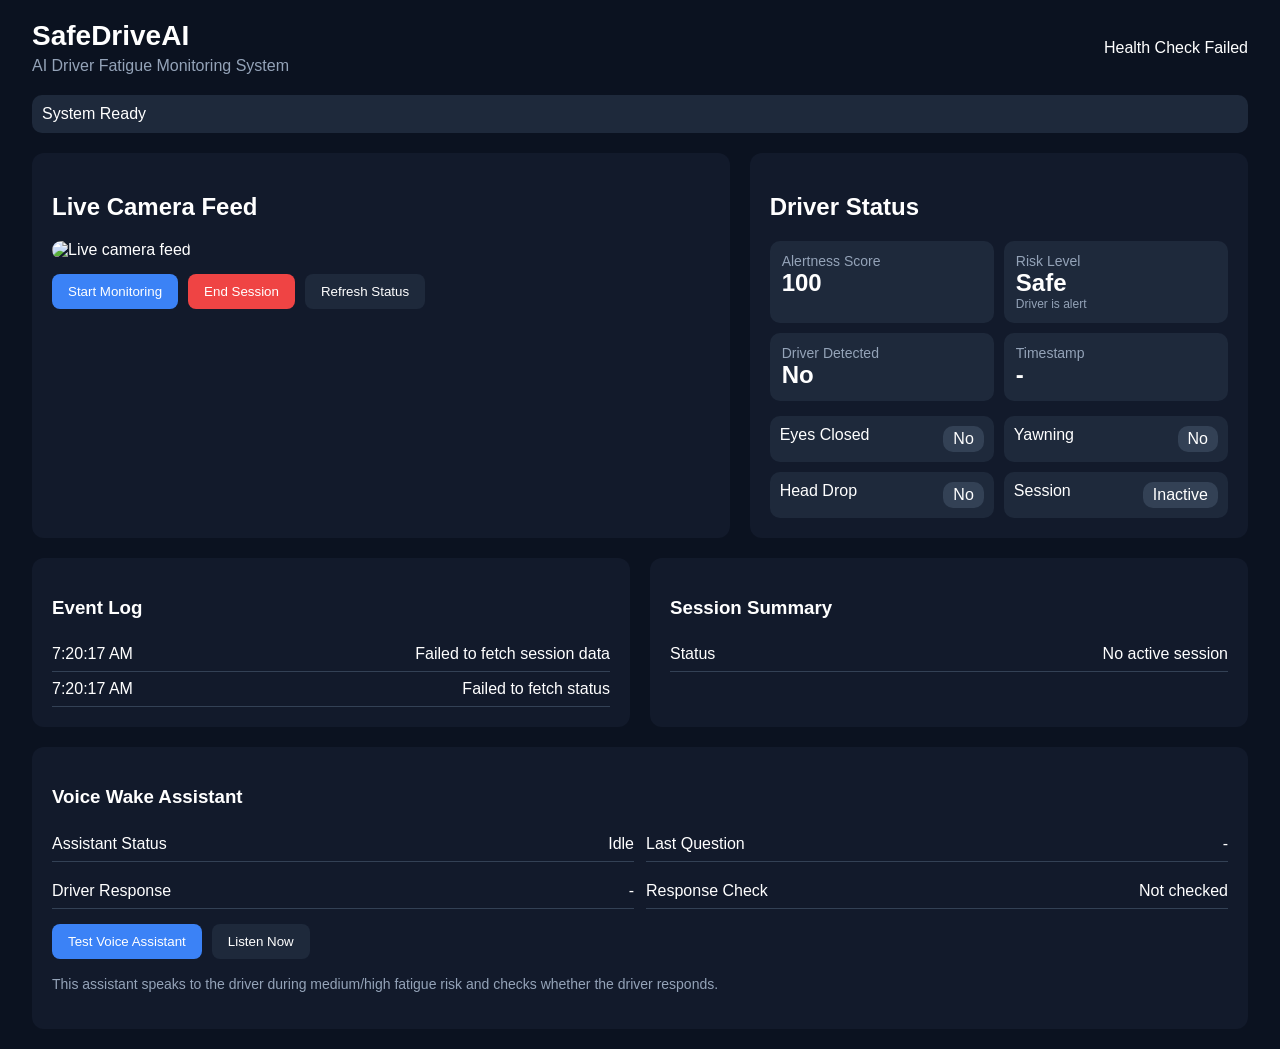
==== templates/index.html @ 61c12524 "Add frontend, Flask app, templates and project files" ====
<!doctype html>
<html lang="en">
  <head>
    <meta charset="UTF-8" />
    <meta name="viewport" content="width=device-width, initial-scale=1.0" />
    <title>SafeDriveAI Dashboard</title>
    <link rel="stylesheet" href="/static/css/style.css" />
  </head>
  <body>
    <div class="container">
      <header class="topbar">
        <div class="brand">
          <h1>SafeDriveAI</h1>
          <p>AI Driver Fatigue Monitoring System</p>
        </div>

        <div class="system-status">
          <span id="systemHealthText">System Ready</span>
        </div>
      </header>

      <div id="alertBanner" class="alert-banner">
        <span id="alertBannerText">System Ready</span>
        <span id="alertBannerTime"></span>
      </div>

      <div class="main-grid">
        <section class="camera-panel">
          <h2>Live Camera Feed</h2>

          <img
            id="videoFeed"
            src="/video_feed"
            class="video-frame"
            alt="Live camera feed"
          />

          <div class="camera-actions">
            <button id="startSessionBtn" class="btn primary">
              Start Monitoring
            </button>
            <button id="endSessionBtn" class="btn danger">End Session</button>
            <button id="refreshStatusBtn" class="btn">Refresh Status</button>
          </div>
        </section>

        <section class="status-panel">
          <h2>Driver Status</h2>

          <div class="metrics">
            <div class="metric-card">
              <div class="metric-title">Alertness Score</div>
              <div id="alertnessScore" class="metric-value">100</div>
            </div>

            <div class="metric-card">
              <div class="metric-title">Risk Level</div>
              <div id="riskLevel" class="metric-value">Safe</div>
              <div id="riskMessage" class="metric-sub">Driver is alert</div>
            </div>

            <div class="metric-card">
              <div class="metric-title">Driver Detected</div>
              <div id="driverDetected" class="metric-value">No</div>
            </div>

            <div class="metric-card">
              <div class="metric-title">Timestamp</div>
              <div id="statusTimestamp" class="metric-value">-</div>
            </div>
          </div>

          <div class="indicators">
            <div class="indicator">
              <span>Eyes Closed</span>
              <span id="eyesClosedBadge" class="badge">No</span>
            </div>

            <div class="indicator">
              <span>Yawning</span>
              <span id="yawningBadge" class="badge">No</span>
            </div>

            <div class="indicator">
              <span>Head Drop</span>
              <span id="headDropBadge" class="badge">No</span>
            </div>

            <div class="indicator">
              <span>Session</span>
              <span id="sessionBadge" class="badge">Inactive</span>
            </div>
          </div>
        </section>
      </div>

      <div class="bottom-grid">
        <section class="panel">
          <h3>Event Log</h3>
          <div id="eventLog" class="event-log">
            <div class="empty-state">No events yet</div>
          </div>
        </section>

        <section class="panel">
          <h3>Session Summary</h3>
          <div id="sessionSummary">
            <div class="summary-item">
              <span>Status</span>
              <span>No active session</span>
            </div>
          </div>
        </section>
      </div>

      <!-- Voice Assistant Panel -->
      <section class="panel voice-panel">
        <h3>Voice Wake Assistant</h3>

        <div class="voice-grid">
          <div class="summary-item">
            <span>Assistant Status</span>
            <span id="voiceAssistantStatus">Idle</span>
          </div>

          <div class="summary-item">
            <span>Last Question</span>
            <span id="voiceQuestionText">-</span>
          </div>

          <div class="summary-item">
            <span>Driver Response</span>
            <span id="voiceTranscriptText">-</span>
          </div>

          <div class="summary-item">
            <span>Response Check</span>
            <span id="voiceResponseStatus">Not checked</span>
          </div>
        </div>

        <div class="camera-actions">
          <button id="testVoiceBtn" class="btn primary">
            Test Voice Assistant
          </button>
          <button id="listenNowBtn" class="btn">Listen Now</button>
        </div>

        <p class="voice-note">
          This assistant speaks to the driver during medium/high fatigue risk
          and checks whether the driver responds.
        </p>
      </section>
    </div>

    <script src="/static/js/app.js"></script>
  </body>
</html>
---- static/css/style.css ----
body {
  margin: 0;
  font-family: Arial, Helvetica, sans-serif;
  background: #0b1220;
  color: white;
}

.container {
  width: 95%;
  margin: auto;
  padding: 20px;
}

.topbar {
  display: flex;
  justify-content: space-between;
  align-items: center;
  margin-bottom: 20px;
}

.brand h1 {
  margin: 0;
  font-size: 28px;
}

.brand p {
  margin: 5px 0 0;
  color: #94a3b8;
}

.main-grid {
  display: grid;
  grid-template-columns: 1.4fr 1fr;
  gap: 20px;
  margin-bottom: 20px;
}

.camera-panel,
.status-panel,
.panel {
  background: #121a2b;
  border-radius: 12px;
  padding: 20px;
}

.video-frame {
  width: 100%;
  border-radius: 10px;
}

.camera-actions {
  margin-top: 15px;
  display: flex;
  gap: 10px;
}

.btn {
  padding: 10px 16px;
  border: none;
  border-radius: 8px;
  background: #1e293b;
  color: white;
  cursor: pointer;
}

.btn.primary {
  background: #3b82f6;
}

.btn.danger {
  background: #ef4444;
}

.metrics {
  display: grid;
  grid-template-columns: 1fr 1fr;
  gap: 10px;
  margin-bottom: 15px;
}

.metric-card {
  background: #1e293b;
  padding: 12px;
  border-radius: 10px;
}

.metric-title {
  font-size: 14px;
  color: #94a3b8;
}

.metric-value {
  font-size: 24px;
  font-weight: bold;
}

.metric-sub {
  font-size: 12px;
  color: #94a3b8;
}

.indicators {
  display: grid;
  grid-template-columns: 1fr 1fr;
  gap: 10px;
}

.indicator {
  background: #1e293b;
  padding: 10px;
  border-radius: 10px;
  display: flex;
  justify-content: space-between;
}

.badge {
  background: #334155;
  padding: 4px 10px;
  border-radius: 10px;
}

.bottom-grid {
  display: grid;
  grid-template-columns: 1fr 1fr;
  gap: 20px;
}

.event-log {
  max-height: 300px;
  overflow: auto;
}

.summary-item {
  display: flex;
  justify-content: space-between;
  padding: 8px 0;
  border-bottom: 1px solid #334155;
}

.alert-banner {
  background: #1e293b;
  padding: 10px;
  border-radius: 10px;
  margin-bottom: 20px;
  display: flex;
  justify-content: space-between;
}

.voice-panel {
  margin-top: 20px;
}

.voice-grid {
  display: grid;
  grid-template-columns: 1fr 1fr;
  gap: 12px;
  margin-top: 12px;
}

.voice-note {
  margin-top: 14px;
  color: #94a3b8;
  font-size: 14px;
  line-height: 1.6;
}

.badge-safe {
  background: #14532d;
  color: #dcfce7;
}

.badge-warn {
  background: #7c2d12;
  color: #ffedd5;
}

.badge-danger {
  background: #7f1d1d;
  color: #fee2e2;
}

@media (max-width: 900px) {
  .voice-grid {
    grid-template-columns: 1fr;
  }
}
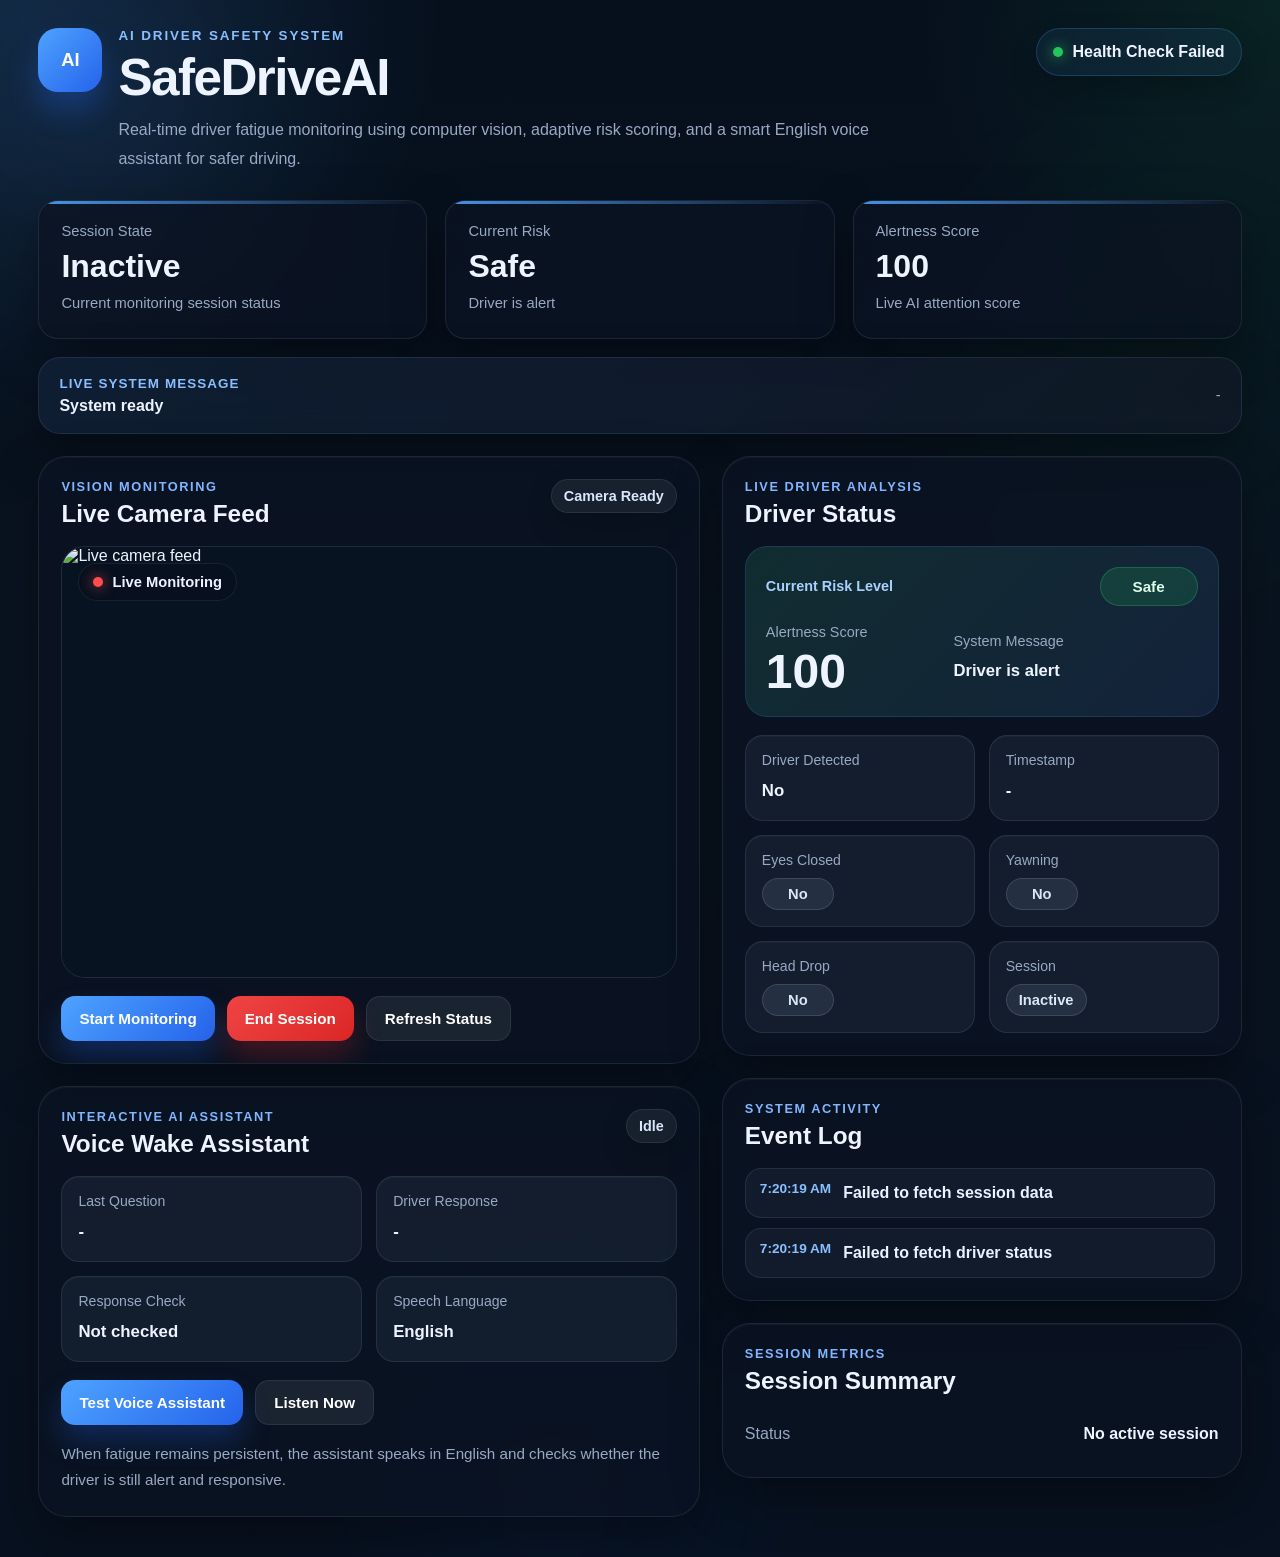
==== commit a4760eac: "Improve SafeDriveAI fatigue detection, dashboard, and voice assistant" ====
--- a/templates/index.html
+++ b/templates/index.html
@@ -7,150 +7,248 @@
     <link rel="stylesheet" href="/static/css/style.css" />
   </head>
   <body>
-    <div class="container">
-      <header class="topbar">
-        <div class="brand">
-          <h1>SafeDriveAI</h1>
-          <p>AI Driver Fatigue Monitoring System</p>
-        </div>
-
-        <div class="system-status">
-          <span id="systemHealthText">System Ready</span>
-        </div>
-      </header>
-
-      <div id="alertBanner" class="alert-banner">
-        <span id="alertBannerText">System Ready</span>
-        <span id="alertBannerTime"></span>
-      </div>
-
-      <div class="main-grid">
-        <section class="camera-panel">
-          <h2>Live Camera Feed</h2>
-
-          <img
-            id="videoFeed"
-            src="/video_feed"
-            class="video-frame"
-            alt="Live camera feed"
-          />
-
-          <div class="camera-actions">
-            <button id="startSessionBtn" class="btn primary">
-              Start Monitoring
-            </button>
-            <button id="endSessionBtn" class="btn danger">End Session</button>
-            <button id="refreshStatusBtn" class="btn">Refresh Status</button>
+    <div class="page-shell">
+      <div class="ambient ambient-1"></div>
+      <div class="ambient ambient-2"></div>
+      <div class="ambient ambient-3"></div>
+
+      <div class="container">
+        <header class="hero">
+          <div class="hero-left">
+            <div class="logo-badge">AI</div>
+
+            <div>
+              <p class="eyebrow">AI Driver Safety System</p>
+              <h1>SafeDriveAI</h1>
+              <p class="hero-subtitle">
+                Real-time driver fatigue monitoring using computer vision,
+                adaptive risk scoring, and a smart English voice assistant for
+                safer driving.
+              </p>
+            </div>
+          </div>
+
+          <div class="hero-right">
+            <div class="status-chip" id="systemStatusChip">
+              <span class="status-dot"></span>
+              <span id="systemHealthText">System Ready</span>
+            </div>
+          </div>
+        </header>
+
+        <section class="quick-overview">
+          <div class="overview-card glass">
+            <div class="overview-label">Session State</div>
+            <div class="overview-value" id="overviewSessionState">Inactive</div>
+            <div class="overview-sub">Current monitoring session status</div>
+          </div>
+
+          <div class="overview-card glass">
+            <div class="overview-label">Current Risk</div>
+            <div class="overview-value" id="overviewRiskLevel">Safe</div>
+            <div class="overview-sub" id="overviewRiskMessage">
+              Driver is alert
+            </div>
+          </div>
+
+          <div class="overview-card glass">
+            <div class="overview-label">Alertness Score</div>
+            <div class="overview-value" id="overviewScore">100</div>
+            <div class="overview-sub">Live AI attention score</div>
           </div>
         </section>
 
-        <section class="status-panel">
-          <h2>Driver Status</h2>
-
-          <div class="metrics">
-            <div class="metric-card">
-              <div class="metric-title">Alertness Score</div>
-              <div id="alertnessScore" class="metric-value">100</div>
-            </div>
-
-            <div class="metric-card">
-              <div class="metric-title">Risk Level</div>
-              <div id="riskLevel" class="metric-value">Safe</div>
-              <div id="riskMessage" class="metric-sub">Driver is alert</div>
-            </div>
-
-            <div class="metric-card">
-              <div class="metric-title">Driver Detected</div>
-              <div id="driverDetected" class="metric-value">No</div>
-            </div>
-
-            <div class="metric-card">
-              <div class="metric-title">Timestamp</div>
-              <div id="statusTimestamp" class="metric-value">-</div>
-            </div>
-          </div>
-
-          <div class="indicators">
-            <div class="indicator">
-              <span>Eyes Closed</span>
-              <span id="eyesClosedBadge" class="badge">No</span>
-            </div>
-
-            <div class="indicator">
-              <span>Yawning</span>
-              <span id="yawningBadge" class="badge">No</span>
-            </div>
-
-            <div class="indicator">
-              <span>Head Drop</span>
-              <span id="headDropBadge" class="badge">No</span>
-            </div>
-
-            <div class="indicator">
-              <span>Session</span>
-              <span id="sessionBadge" class="badge">Inactive</span>
-            </div>
+        <section id="alertBanner" class="alert-banner glass">
+          <div class="alert-banner-left">
+            <div class="alert-banner-title">Live System Message</div>
+            <div id="alertBannerText" class="alert-banner-text">
+              System ready
+            </div>
+          </div>
+          <div id="alertBannerTime" class="alert-banner-time">-</div>
+        </section>
+
+        <section class="main-layout">
+          <div class="left-column">
+            <section class="panel glass camera-panel">
+              <div class="panel-head">
+                <div>
+                  <p class="panel-kicker">Vision Monitoring</p>
+                  <h2>Live Camera Feed</h2>
+                </div>
+                <div class="mini-chip" id="cameraStateChip">Camera Ready</div>
+              </div>
+
+              <div class="video-wrapper">
+                <img
+                  id="videoFeed"
+                  src="/video_feed"
+                  class="video-frame"
+                  alt="Live camera feed"
+                />
+
+                <div class="video-overlay">
+                  <span class="live-dot"></span>
+                  <span>Live Monitoring</span>
+                </div>
+              </div>
+
+              <div class="camera-actions">
+                <button id="startSessionBtn" class="btn primary">
+                  Start Monitoring
+                </button>
+                <button id="endSessionBtn" class="btn danger">
+                  End Session
+                </button>
+                <button id="refreshStatusBtn" class="btn secondary">
+                  Refresh Status
+                </button>
+              </div>
+            </section>
+
+            <section class="panel glass voice-panel">
+              <div class="panel-head">
+                <div>
+                  <p class="panel-kicker">Interactive AI Assistant</p>
+                  <h3>Voice Wake Assistant</h3>
+                </div>
+                <div class="mini-chip" id="voiceAssistantStatus">Idle</div>
+              </div>
+
+              <div class="voice-grid">
+                <div class="info-tile">
+                  <span class="info-title">Last Question</span>
+                  <span id="voiceQuestionText" class="info-value">-</span>
+                </div>
+
+                <div class="info-tile">
+                  <span class="info-title">Driver Response</span>
+                  <span id="voiceTranscriptText" class="info-value">-</span>
+                </div>
+
+                <div class="info-tile">
+                  <span class="info-title">Response Check</span>
+                  <span id="voiceResponseStatus" class="info-value">
+                    Not checked
+                  </span>
+                </div>
+
+                <div class="info-tile">
+                  <span class="info-title">Speech Language</span>
+                  <span id="voiceLanguageText" class="info-value">English</span>
+                </div>
+              </div>
+
+              <div class="camera-actions">
+                <button id="testVoiceBtn" class="btn primary">
+                  Test Voice Assistant
+                </button>
+                <button id="listenNowBtn" class="btn secondary">
+                  Listen Now
+                </button>
+              </div>
+
+              <p class="voice-note">
+                When fatigue remains persistent, the assistant speaks in English
+                and checks whether the driver is still alert and responsive.
+              </p>
+            </section>
+          </div>
+
+          <div class="right-column">
+            <section class="panel glass highlight-panel">
+              <div class="panel-head">
+                <div>
+                  <p class="panel-kicker">Live Driver Analysis</p>
+                  <h2>Driver Status</h2>
+                </div>
+              </div>
+
+              <div class="hero-risk-card" id="heroRiskCard">
+                <div class="hero-risk-top">
+                  <span class="hero-risk-label">Current Risk Level</span>
+                  <span id="riskLevelPill" class="risk-pill safe">Safe</span>
+                </div>
+
+                <div class="hero-risk-main">
+                  <div class="hero-risk-score">
+                    <span class="score-caption">Alertness Score</span>
+                    <span id="alertnessScore" class="score-number">100</span>
+                  </div>
+
+                  <div class="hero-risk-message-wrap">
+                    <span class="score-caption">System Message</span>
+                    <span id="riskMessage" class="hero-risk-message">
+                      Driver is alert
+                    </span>
+                  </div>
+                </div>
+              </div>
+
+              <div class="metrics-grid">
+                <div class="metric-card">
+                  <span class="metric-title">Driver Detected</span>
+                  <span id="driverDetected" class="metric-value">No</span>
+                </div>
+
+                <div class="metric-card">
+                  <span class="metric-title">Timestamp</span>
+                  <span id="statusTimestamp" class="metric-value">-</span>
+                </div>
+
+                <div class="metric-card">
+                  <span class="metric-title">Eyes Closed</span>
+                  <span id="eyesClosedBadge" class="badge neutral">No</span>
+                </div>
+
+                <div class="metric-card">
+                  <span class="metric-title">Yawning</span>
+                  <span id="yawningBadge" class="badge neutral">No</span>
+                </div>
+
+                <div class="metric-card">
+                  <span class="metric-title">Head Drop</span>
+                  <span id="headDropBadge" class="badge neutral">No</span>
+                </div>
+
+                <div class="metric-card">
+                  <span class="metric-title">Session</span>
+                  <span id="sessionBadge" class="badge neutral">Inactive</span>
+                </div>
+              </div>
+            </section>
+
+            <section class="panel glass">
+              <div class="panel-head">
+                <div>
+                  <p class="panel-kicker">System Activity</p>
+                  <h3>Event Log</h3>
+                </div>
+              </div>
+
+              <div id="eventLog" class="event-log">
+                <div class="empty-state">No events yet</div>
+              </div>
+            </section>
+
+            <section class="panel glass">
+              <div class="panel-head">
+                <div>
+                  <p class="panel-kicker">Session Metrics</p>
+                  <h3>Session Summary</h3>
+                </div>
+              </div>
+
+              <div id="sessionSummary" class="summary-list">
+                <div class="summary-item">
+                  <span>Status</span>
+                  <span>No active session</span>
+                </div>
+              </div>
+            </section>
           </div>
         </section>
       </div>
-
-      <div class="bottom-grid">
-        <section class="panel">
-          <h3>Event Log</h3>
-          <div id="eventLog" class="event-log">
-            <div class="empty-state">No events yet</div>
-          </div>
-        </section>
-
-        <section class="panel">
-          <h3>Session Summary</h3>
-          <div id="sessionSummary">
-            <div class="summary-item">
-              <span>Status</span>
-              <span>No active session</span>
-            </div>
-          </div>
-        </section>
-      </div>
-
-      <!-- Voice Assistant Panel -->
-      <section class="panel voice-panel">
-        <h3>Voice Wake Assistant</h3>
-
-        <div class="voice-grid">
-          <div class="summary-item">
-            <span>Assistant Status</span>
-            <span id="voiceAssistantStatus">Idle</span>
-          </div>
-
-          <div class="summary-item">
-            <span>Last Question</span>
-            <span id="voiceQuestionText">-</span>
-          </div>
-
-          <div class="summary-item">
-            <span>Driver Response</span>
-            <span id="voiceTranscriptText">-</span>
-          </div>
-
-          <div class="summary-item">
-            <span>Response Check</span>
-            <span id="voiceResponseStatus">Not checked</span>
-          </div>
-        </div>
-
-        <div class="camera-actions">
-          <button id="testVoiceBtn" class="btn primary">
-            Test Voice Assistant
-          </button>
-          <button id="listenNowBtn" class="btn">Listen Now</button>
-        </div>
-
-        <p class="voice-note">
-          This assistant speaks to the driver during medium/high fatigue risk
-          and checks whether the driver responds.
-        </p>
-      </section>
     </div>
 
     <script src="/static/js/app.js"></script>
--- a/static/css/style.css
+++ b/static/css/style.css
@@ -1,186 +1,736 @@
+:root {
+  --bg: #07111f;
+  --bg-2: #0b1628;
+  --panel: rgba(12, 19, 34, 0.74);
+  --panel-strong: rgba(16, 25, 42, 0.94);
+  --card: rgba(30, 41, 59, 0.56);
+  --card-strong: rgba(22, 32, 52, 0.92);
+  --border: rgba(148, 163, 184, 0.14);
+  --border-strong: rgba(148, 163, 184, 0.24);
+  --text: #edf4ff;
+  --muted: #99a9c4;
+  --primary: #4ea3ff;
+  --primary-2: #2563eb;
+  --success: #22c55e;
+  --warning: #f59e0b;
+  --danger: #ef4444;
+  --danger-2: #dc2626;
+  --shadow: 0 20px 50px rgba(0, 0, 0, 0.34);
+  --shadow-soft: 0 12px 28px rgba(0, 0, 0, 0.2);
+  --radius-xl: 28px;
+  --radius-lg: 20px;
+  --radius-md: 16px;
+  --radius-sm: 12px;
+}
+
+* {
+  box-sizing: border-box;
+}
+
+html {
+  scroll-behavior: smooth;
+}
+
 body {
   margin: 0;
-  font-family: Arial, Helvetica, sans-serif;
-  background: #0b1220;
+  min-height: 100vh;
+  font-family: Inter, Arial, Helvetica, sans-serif;
+  color: var(--text);
+  background:
+    radial-gradient(
+      circle at top left,
+      rgba(78, 163, 255, 0.14),
+      transparent 22%
+    ),
+    radial-gradient(
+      circle at top right,
+      rgba(34, 197, 94, 0.1),
+      transparent 18%
+    ),
+    linear-gradient(180deg, #06101d 0%, #091320 45%, #07111f 100%);
+}
+
+.page-shell {
+  position: relative;
+  overflow: hidden;
+  min-height: 100vh;
+}
+
+.ambient {
+  position: absolute;
+  border-radius: 999px;
+  filter: blur(90px);
+  pointer-events: none;
+  opacity: 0.25;
+}
+
+.ambient-1 {
+  width: 320px;
+  height: 320px;
+  background: rgba(78, 163, 255, 0.28);
+  top: -80px;
+  left: -70px;
+}
+
+.ambient-2 {
+  width: 380px;
+  height: 380px;
+  background: rgba(34, 197, 94, 0.18);
+  right: -80px;
+  top: 180px;
+}
+
+.ambient-3 {
+  width: 340px;
+  height: 340px;
+  background: rgba(37, 99, 235, 0.18);
+  bottom: -120px;
+  left: 30%;
+}
+
+.container {
+  width: min(1400px, 94%);
+  margin: 0 auto;
+  padding: 28px 0 40px;
+  position: relative;
+  z-index: 1;
+}
+
+.glass {
+  background: var(--panel);
+  backdrop-filter: blur(16px);
+  border: 1px solid var(--border);
+  box-shadow: var(--shadow);
+}
+
+.hero {
+  display: flex;
+  justify-content: space-between;
+  align-items: flex-start;
+  gap: 20px;
+  margin-bottom: 26px;
+  flex-wrap: wrap;
+}
+
+.hero-left {
+  display: flex;
+  gap: 16px;
+  align-items: flex-start;
+}
+
+.logo-badge {
+  width: 64px;
+  height: 64px;
+  border-radius: 20px;
+  display: grid;
+  place-items: center;
+  flex-shrink: 0;
+  font-size: 1.15rem;
+  font-weight: 900;
   color: white;
-}
-
-.container {
-  width: 95%;
-  margin: auto;
-  padding: 20px;
-}
-
-.topbar {
+  background: linear-gradient(135deg, var(--primary), var(--primary-2));
+  box-shadow: 0 18px 30px rgba(37, 99, 235, 0.32);
+}
+
+.eyebrow {
+  margin: 0 0 8px;
+  color: #8abfff;
+  text-transform: uppercase;
+  letter-spacing: 0.14em;
+  font-size: 0.84rem;
+  font-weight: 700;
+}
+
+.hero h1 {
+  margin: 0;
+  font-size: clamp(2rem, 4vw, 3.4rem);
+  line-height: 1.04;
+  font-weight: 900;
+  letter-spacing: -0.03em;
+}
+
+.hero-subtitle {
+  margin: 12px 0 0;
+  max-width: 760px;
+  color: var(--muted);
+  font-size: 1rem;
+  line-height: 1.8;
+}
+
+.hero-right {
+  display: flex;
+  align-items: center;
+}
+
+.status-chip {
+  display: inline-flex;
+  align-items: center;
+  gap: 10px;
+  min-height: 48px;
+  padding: 0 16px;
+  border-radius: 999px;
+  background: rgba(78, 163, 255, 0.08);
+  border: 1px solid rgba(78, 163, 255, 0.22);
+  font-weight: 800;
+  box-shadow: var(--shadow-soft);
+}
+
+.status-dot {
+  width: 10px;
+  height: 10px;
+  border-radius: 50%;
+  background: var(--success);
+  box-shadow: 0 0 14px rgba(34, 197, 94, 0.9);
+}
+
+.quick-overview {
+  display: grid;
+  grid-template-columns: repeat(3, 1fr);
+  gap: 18px;
+  margin-bottom: 18px;
+}
+
+.overview-card {
+  padding: 22px;
+  border-radius: var(--radius-lg);
+  position: relative;
+  overflow: hidden;
+}
+
+.overview-card::before {
+  content: "";
+  position: absolute;
+  inset: 0 0 auto 0;
+  height: 3px;
+  background: linear-gradient(90deg, var(--primary), transparent);
+  opacity: 0.9;
+}
+
+.overview-label {
+  color: var(--muted);
+  font-size: 0.92rem;
+  margin-bottom: 10px;
+}
+
+.overview-value {
+  font-size: 2rem;
+  font-weight: 900;
+  margin-bottom: 8px;
+  line-height: 1.1;
+}
+
+.overview-sub {
+  color: var(--muted);
+  font-size: 0.92rem;
+  line-height: 1.6;
+}
+
+.alert-banner {
   display: flex;
   justify-content: space-between;
   align-items: center;
-  margin-bottom: 20px;
-}
-
-.brand h1 {
+  gap: 16px;
+  flex-wrap: wrap;
+  padding: 18px 20px;
+  border-radius: 22px;
+  margin-bottom: 22px;
+  background:
+    linear-gradient(
+      135deg,
+      rgba(78, 163, 255, 0.08),
+      rgba(255, 255, 255, 0.02)
+    ),
+    var(--panel);
+}
+
+.alert-banner-left {
+  display: flex;
+  flex-direction: column;
+  gap: 6px;
+}
+
+.alert-banner-title {
+  color: #8abfff;
+  font-size: 0.84rem;
+  font-weight: 700;
+  text-transform: uppercase;
+  letter-spacing: 0.08em;
+}
+
+.alert-banner-text {
+  font-size: 1rem;
+  font-weight: 800;
+}
+
+.alert-banner-time {
+  color: var(--muted);
+  font-size: 0.92rem;
+}
+
+.main-layout {
+  display: grid;
+  grid-template-columns: 1.12fr 0.88fr;
+  gap: 22px;
+}
+
+.left-column,
+.right-column {
+  display: flex;
+  flex-direction: column;
+  gap: 22px;
+}
+
+.panel {
+  border-radius: var(--radius-xl);
+  overflow: hidden;
+  padding: 22px;
+  position: relative;
+}
+
+.panel::after {
+  content: "";
+  position: absolute;
+  inset: 0;
+  border-radius: inherit;
+  pointer-events: none;
+  box-shadow: inset 0 1px 0 rgba(255, 255, 255, 0.04);
+}
+
+.panel-head {
+  display: flex;
+  justify-content: space-between;
+  align-items: flex-start;
+  gap: 12px;
+  flex-wrap: wrap;
+  margin-bottom: 18px;
+}
+
+.panel-kicker {
+  margin: 0 0 6px;
+  color: #82b5ff;
+  font-size: 0.8rem;
+  text-transform: uppercase;
+  letter-spacing: 0.12em;
+  font-weight: 700;
+}
+
+.panel h2,
+.panel h3 {
   margin: 0;
-  font-size: 28px;
-}
-
-.brand p {
-  margin: 5px 0 0;
-  color: #94a3b8;
-}
-
-.main-grid {
-  display: grid;
-  grid-template-columns: 1.4fr 1fr;
-  gap: 20px;
-  margin-bottom: 20px;
-}
-
-.camera-panel,
-.status-panel,
-.panel {
-  background: #121a2b;
-  border-radius: 12px;
-  padding: 20px;
+  font-size: 1.52rem;
+  font-weight: 850;
+}
+
+.mini-chip {
+  padding: 8px 12px;
+  border-radius: 999px;
+  background: rgba(255, 255, 255, 0.06);
+  border: 1px solid var(--border);
+  color: #d9e6fb;
+  font-size: 0.9rem;
+  font-weight: 800;
+  box-shadow: var(--shadow-soft);
+}
+
+.video-wrapper {
+  position: relative;
+  border-radius: 24px;
+  overflow: hidden;
+  min-height: 430px;
+  background:
+    linear-gradient(
+      180deg,
+      rgba(255, 255, 255, 0.02),
+      rgba(255, 255, 255, 0.01)
+    ),
+    #081321;
+  border: 1px solid rgba(148, 163, 184, 0.14);
 }
 
 .video-frame {
   width: 100%;
-  border-radius: 10px;
+  min-height: 430px;
+  display: block;
+  object-fit: cover;
+  background: #081321;
+}
+
+.video-overlay {
+  position: absolute;
+  top: 16px;
+  left: 16px;
+  display: inline-flex;
+  align-items: center;
+  gap: 9px;
+  padding: 10px 14px;
+  border-radius: 999px;
+  background: rgba(7, 17, 31, 0.7);
+  border: 1px solid rgba(255, 255, 255, 0.08);
+  font-size: 0.92rem;
+  font-weight: 800;
+  backdrop-filter: blur(10px);
+}
+
+.live-dot {
+  width: 10px;
+  height: 10px;
+  border-radius: 50%;
+  background: #ff4d4d;
+  box-shadow: 0 0 14px rgba(255, 77, 77, 0.85);
 }
 
 .camera-actions {
-  margin-top: 15px;
-  display: flex;
-  gap: 10px;
+  display: flex;
+  gap: 12px;
+  flex-wrap: wrap;
+  margin-top: 18px;
 }
 
 .btn {
+  border: none;
+  border-radius: 14px;
+  padding: 13px 18px;
+  cursor: pointer;
+  color: white;
+  font-size: 0.95rem;
+  font-weight: 800;
+  transition:
+    transform 0.22s ease,
+    opacity 0.22s ease,
+    box-shadow 0.22s ease,
+    border-color 0.22s ease;
+}
+
+.btn:hover {
+  transform: translateY(-2px);
+  opacity: 0.98;
+}
+
+.btn.primary {
+  background: linear-gradient(135deg, var(--primary), var(--primary-2));
+  box-shadow: 0 16px 28px rgba(37, 99, 235, 0.28);
+}
+
+.btn.danger {
+  background: linear-gradient(135deg, var(--danger), var(--danger-2));
+  box-shadow: 0 16px 28px rgba(220, 38, 38, 0.26);
+}
+
+.btn.secondary {
+  background: rgba(255, 255, 255, 0.07);
+  border: 1px solid var(--border);
+}
+
+.btn.secondary:hover {
+  border-color: var(--border-strong);
+}
+
+.hero-risk-card {
+  border-radius: 22px;
+  padding: 20px;
+  margin-bottom: 18px;
+  background:
+    linear-gradient(135deg, rgba(34, 197, 94, 0.12), rgba(78, 163, 255, 0.08)),
+    rgba(17, 26, 45, 0.82);
+  border: 1px solid rgba(78, 163, 255, 0.16);
+  transition:
+    background 0.3s ease,
+    border-color 0.3s ease;
+}
+
+.hero-risk-top {
+  display: flex;
+  justify-content: space-between;
+  align-items: center;
+  gap: 12px;
+  flex-wrap: wrap;
+  margin-bottom: 18px;
+}
+
+.hero-risk-label {
+  color: #abd0ff;
+  font-size: 0.9rem;
+  font-weight: 700;
+}
+
+.risk-pill {
+  display: inline-flex;
+  align-items: center;
+  justify-content: center;
+  min-width: 98px;
   padding: 10px 16px;
-  border: none;
-  border-radius: 8px;
-  background: #1e293b;
-  color: white;
-  cursor: pointer;
-}
-
-.btn.primary {
-  background: #3b82f6;
-}
-
-.btn.danger {
-  background: #ef4444;
-}
-
-.metrics {
+  border-radius: 999px;
+  font-size: 0.95rem;
+  font-weight: 900;
+}
+
+.risk-pill.safe {
+  background: rgba(34, 197, 94, 0.16);
+  color: #dcfce7;
+  border: 1px solid rgba(34, 197, 94, 0.3);
+}
+
+.risk-pill.low {
+  background: rgba(234, 179, 8, 0.16);
+  color: #fff5c5;
+  border: 1px solid rgba(234, 179, 8, 0.3);
+}
+
+.risk-pill.medium {
+  background: rgba(249, 115, 22, 0.16);
+  color: #ffe1c7;
+  border: 1px solid rgba(249, 115, 22, 0.3);
+}
+
+.risk-pill.high {
+  background: rgba(239, 68, 68, 0.16);
+  color: #ffe0e0;
+  border: 1px solid rgba(239, 68, 68, 0.3);
+}
+
+.hero-risk-main {
   display: grid;
-  grid-template-columns: 1fr 1fr;
-  gap: 10px;
-  margin-bottom: 15px;
-}
-
-.metric-card {
-  background: #1e293b;
-  padding: 12px;
-  border-radius: 10px;
-}
-
-.metric-title {
-  font-size: 14px;
-  color: #94a3b8;
-}
-
-.metric-value {
-  font-size: 24px;
-  font-weight: bold;
-}
-
-.metric-sub {
-  font-size: 12px;
-  color: #94a3b8;
-}
-
-.indicators {
-  display: grid;
-  grid-template-columns: 1fr 1fr;
-  gap: 10px;
-}
-
-.indicator {
-  background: #1e293b;
-  padding: 10px;
-  border-radius: 10px;
-  display: flex;
-  justify-content: space-between;
-}
-
-.badge {
-  background: #334155;
-  padding: 4px 10px;
-  border-radius: 10px;
-}
-
-.bottom-grid {
-  display: grid;
-  grid-template-columns: 1fr 1fr;
-  gap: 20px;
-}
-
-.event-log {
-  max-height: 300px;
-  overflow: auto;
-}
-
-.summary-item {
-  display: flex;
-  justify-content: space-between;
-  padding: 8px 0;
-  border-bottom: 1px solid #334155;
-}
-
-.alert-banner {
-  background: #1e293b;
-  padding: 10px;
-  border-radius: 10px;
-  margin-bottom: 20px;
-  display: flex;
-  justify-content: space-between;
-}
-
-.voice-panel {
-  margin-top: 20px;
-}
-
+  grid-template-columns: 0.82fr 1.18fr;
+  gap: 18px;
+  align-items: center;
+}
+
+.score-caption {
+  display: block;
+  color: var(--muted);
+  font-size: 0.9rem;
+  margin-bottom: 8px;
+}
+
+.score-number {
+  font-size: 3rem;
+  line-height: 1;
+  font-weight: 900;
+}
+
+.hero-risk-message {
+  display: block;
+  font-size: 1.04rem;
+  line-height: 1.7;
+  font-weight: 700;
+}
+
+.metrics-grid,
 .voice-grid {
   display: grid;
-  grid-template-columns: 1fr 1fr;
+  grid-template-columns: repeat(2, 1fr);
+  gap: 14px;
+}
+
+.metric-card,
+.info-tile {
+  background: rgba(30, 41, 59, 0.52);
+  border: 1px solid var(--border);
+  border-radius: 18px;
+  padding: 16px;
+  box-shadow: inset 0 1px 0 rgba(255, 255, 255, 0.03);
+}
+
+.metric-title,
+.info-title {
+  display: block;
+  color: var(--muted);
+  font-size: 0.88rem;
+  margin-bottom: 10px;
+}
+
+.metric-value,
+.info-value {
+  display: block;
+  font-size: 1.05rem;
+  line-height: 1.55;
+  font-weight: 800;
+  word-break: break-word;
+}
+
+.badge {
+  display: inline-flex;
+  align-items: center;
+  justify-content: center;
+  min-width: 72px;
+  width: fit-content;
+  padding: 7px 12px;
+  border-radius: 999px;
+  font-size: 0.92rem;
+  font-weight: 800;
+}
+
+.badge-safe {
+  background: rgba(34, 197, 94, 0.16);
+  color: #dcfce7;
+  border: 1px solid rgba(34, 197, 94, 0.28);
+}
+
+.badge-warn {
+  background: rgba(249, 115, 22, 0.16);
+  color: #ffe2cf;
+  border: 1px solid rgba(249, 115, 22, 0.28);
+}
+
+.badge-danger {
+  background: rgba(239, 68, 68, 0.16);
+  color: #ffe2e2;
+  border: 1px solid rgba(239, 68, 68, 0.28);
+}
+
+.badge.neutral {
+  background: rgba(148, 163, 184, 0.14);
+  color: #d9e7fb;
+  border: 1px solid rgba(148, 163, 184, 0.22);
+}
+
+.event-log {
+  display: flex;
+  flex-direction: column;
+  gap: 10px;
+  max-height: 340px;
+  overflow: auto;
+  padding-right: 4px;
+}
+
+.log-item {
+  display: flex;
+  justify-content: space-between;
   gap: 12px;
-  margin-top: 12px;
+  padding: 12px 14px;
+  border-radius: 16px;
+  background: rgba(30, 41, 59, 0.44);
+  border: 1px solid var(--border);
+  transition:
+    transform 0.2s ease,
+    border-color 0.2s ease;
+}
+
+.log-item:hover {
+  transform: translateY(-1px);
+  border-color: rgba(148, 163, 184, 0.24);
+}
+
+.log-time {
+  color: #8abfff;
+  font-size: 0.85rem;
+  font-weight: 700;
+  white-space: nowrap;
+}
+
+.log-message {
+  color: #eaf2ff;
+  font-weight: 700;
+  line-height: 1.5;
+  text-align: left;
+  flex: 1;
+}
+
+.summary-list {
+  display: flex;
+  flex-direction: column;
+}
+
+.summary-item {
+  display: flex;
+  justify-content: space-between;
+  gap: 14px;
+  padding: 12px 0;
+  border-bottom: 1px solid rgba(148, 163, 184, 0.12);
+}
+
+.summary-item:last-child {
+  border-bottom: none;
+}
+
+.summary-item span:first-child {
+  color: var(--muted);
+}
+
+.summary-item span:last-child {
+  font-weight: 800;
+  text-align: right;
 }
 
 .voice-note {
-  margin-top: 14px;
-  color: #94a3b8;
-  font-size: 14px;
-  line-height: 1.6;
-}
-
-.badge-safe {
-  background: #14532d;
-  color: #dcfce7;
-}
-
-.badge-warn {
-  background: #7c2d12;
-  color: #ffedd5;
-}
-
-.badge-danger {
-  background: #7f1d1d;
-  color: #fee2e2;
-}
-
-@media (max-width: 900px) {
+  margin: 16px 0 0;
+  color: var(--muted);
+  line-height: 1.75;
+  font-size: 0.95rem;
+}
+
+.empty-state {
+  color: var(--muted);
+  text-align: center;
+  padding: 18px 10px;
+}
+
+::-webkit-scrollbar {
+  width: 8px;
+  height: 8px;
+}
+
+::-webkit-scrollbar-thumb {
+  background: rgba(148, 163, 184, 0.28);
+  border-radius: 999px;
+}
+
+::-webkit-scrollbar-track {
+  background: transparent;
+}
+
+@media (max-width: 1150px) {
+  .main-layout {
+    grid-template-columns: 1fr;
+  }
+
+  .quick-overview {
+    grid-template-columns: 1fr;
+  }
+}
+
+@media (max-width: 760px) {
+  .container {
+    width: min(94%, 94%);
+    padding-top: 20px;
+  }
+
+  .hero-left {
+    flex-direction: column;
+  }
+
+  .hero-risk-main,
+  .metrics-grid,
   .voice-grid {
     grid-template-columns: 1fr;
   }
-}
+
+  .video-wrapper,
+  .video-frame {
+    min-height: 280px;
+  }
+
+  .camera-actions {
+    flex-direction: column;
+  }
+
+  .btn {
+    width: 100%;
+  }
+
+  .hero h1 {
+    font-size: 2rem;
+  }
+
+  .overview-value {
+    font-size: 1.7rem;
+  }
+
+  .score-number {
+    font-size: 2.35rem;
+  }
+
+  .panel {
+    padding: 18px;
+  }
+}
